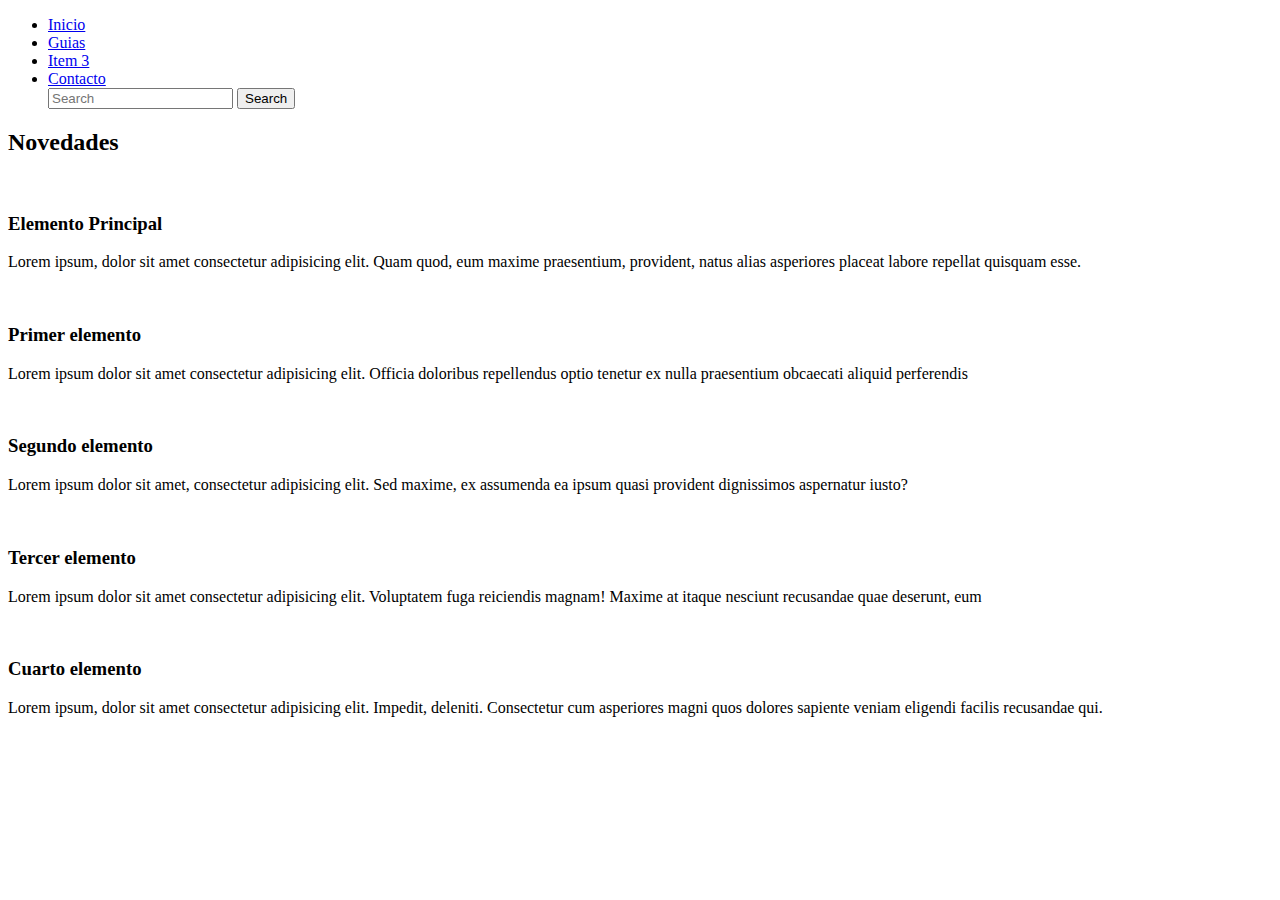
==== index.html @ 1f73b344 "Update index.html" ====
<!DOCTYPE html>
<html lang="es">
<head>
    <meta charset="UTF-8">
    <meta name="viewport" content="width=device-width, initial-scale=1.0">
    <title>GuiArte</title>
    <link rel="stylesheet" href="style.css">
    <script src="script.js"></script>
</head>
<body>
    <nav class="nav">
        <ul>
            <li class="item1"><a href="index.html">Inicio</a></li>
            <li class="item2"><a href="guia.html">Guias</a></li>
            <li class="item3"><a href="#">Item 3</a></li> <!-- Aqui se puede poner otra pag, o descartar esa opcion -->
            <li class="item4"><a href="contacto.html">Contacto</a></li>
            <div class="buscador">
                <input class="buscador-item" type="text" placeholder="Search">
                <button class="buscador-item" type="button">Search</button>
            </div>
        </ul>
    </nav>
    <main>
        <h2 class="titulo">Novedades</h2>
        <article class="main-inicio">
            <section>
                <div class="sec-pri">
                    <img src="recursos/img.jpg" alt="">
                    <h3>Elemento Principal</h3>
                    <p>Lorem ipsum, dolor sit amet consectetur adipisicing elit. Quam quod, eum maxime praesentium, provident, natus alias asperiores placeat labore repellat quisquam esse.</p>
                </div>
                <div class="seccion1">
                    <img src="recursos/img.jpg" alt="">
                    <h3>Primer elemento</h3>
                    <p>Lorem ipsum dolor sit amet consectetur adipisicing elit. Officia doloribus repellendus optio tenetur ex nulla praesentium obcaecati aliquid perferendis</p>
                </div>
                <div class="seccion2">
                    <img src="recursos/img.jpg" alt="">
                    <h3>Segundo elemento</h3>
                    <p>Lorem ipsum dolor sit amet, consectetur adipisicing elit. Sed maxime, ex assumenda ea ipsum quasi provident dignissimos aspernatur iusto?</p>
                </div>
                <div class="seccion3">
                    <img src="recursos/img.jpg" alt="">
                    <h3>Tercer elemento</h3>
                    <p>Lorem ipsum dolor sit amet consectetur adipisicing elit. Voluptatem fuga reiciendis magnam! Maxime at itaque nesciunt recusandae quae deserunt, eum</p>
                </div>
                <div class="seccion4">
                    <img src="recursos/img.jpg" alt="">
                    <h3>Cuarto elemento</h3>
                    <p>Lorem ipsum, dolor sit amet consectetur adipisicing elit. Impedit, deleniti. Consectetur cum asperiores magni quos dolores sapiente veniam eligendi facilis recusandae qui.</p>
                </div>
            </section>
        </article>
        <footer>
            <div></div>
        </footer>
    </main>
</body>
</html>
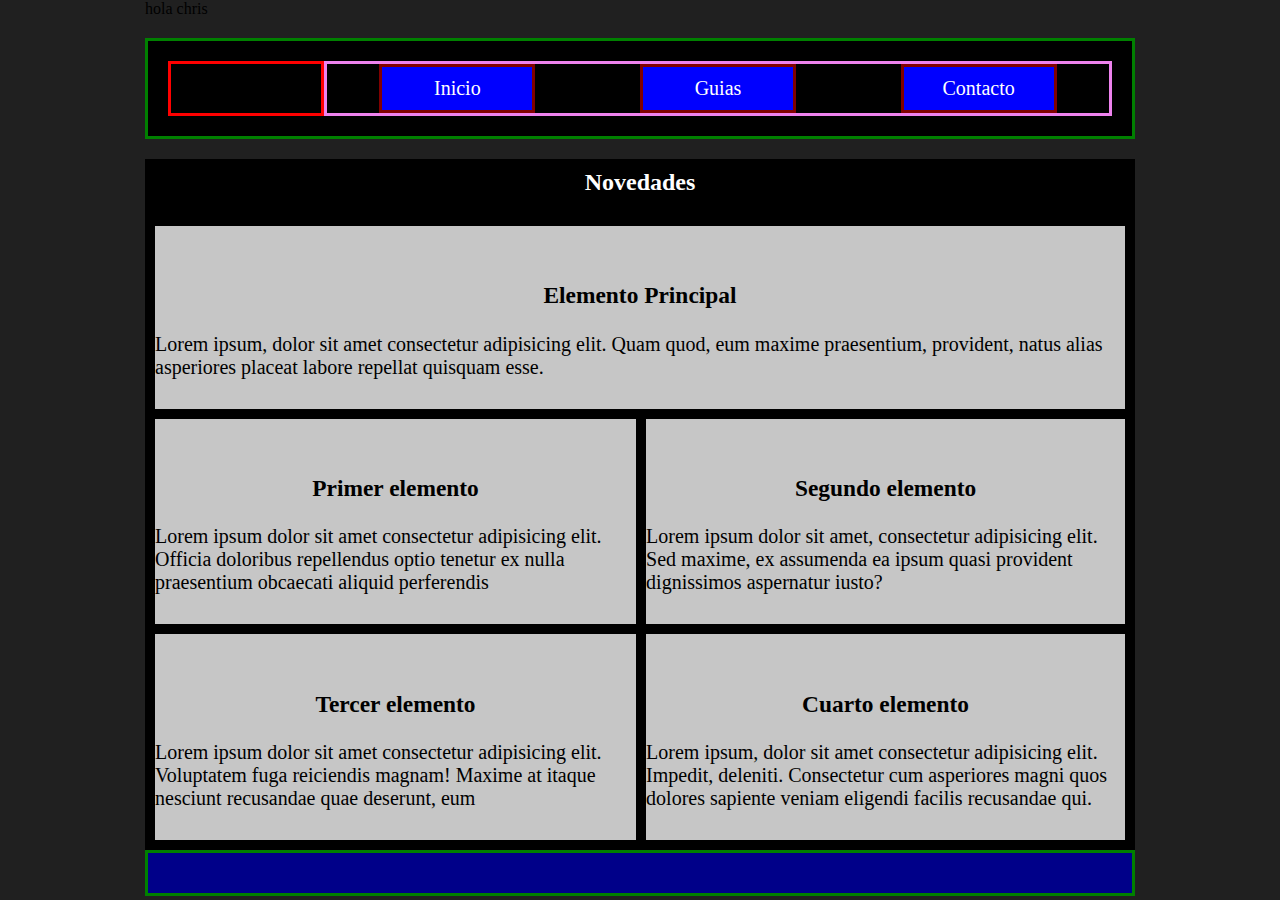
==== commit 835c0ef7: "Update index.html" ====
--- a/index.html
+++ b/index.html
@@ -7,19 +7,23 @@
     <link rel="stylesheet" href="style.css">
     <script src="script.js"></script>
 </head>
+    hola chris
 <body>
-    <nav class="nav">
-        <ul>
-            <li class="item1"><a href="index.html">Inicio</a></li>
-            <li class="item2"><a href="guia.html">Guias</a></li>
-            <li class="item3"><a href="#">Item 3</a></li> <!-- Aqui se puede poner otra pag, o descartar esa opcion -->
-            <li class="item4"><a href="contacto.html">Contacto</a></li>
-            <div class="buscador">
-                <input class="buscador-item" type="text" placeholder="Search">
-                <button class="buscador-item" type="button">Search</button>
-            </div>
-        </ul>
-    </nav>
+    <header>
+        <nav class="nav">
+            <ul>
+                <div class="logo">
+                    <img src="recursos/imgc.jpg" alt="" width="150px">
+                </div>
+                <div class="nav-item">
+                    <li><a href="index.html">Inicio</a></li>
+                    <li><a href="guia.html">Guias</a></li>
+                    <li><a href="contacto.html">Contacto</a></li>
+                </div>
+                
+            </ul>
+        </nav>
+    </header>
     <main>
         <h2 class="titulo">Novedades</h2>
         <article class="main-inicio">
@@ -56,4 +60,4 @@
         </footer>
     </main>
 </body>
-</html>+</html>
--- a/style.css
+++ b/style.css
@@ -0,0 +1,186 @@
+body{
+    background-color:rgb(32, 32, 32);
+    width: 990px; margin: 0 auto;
+}
+
+
+
+/*----- INICIO -----*/
+
+
+
+/*------- FLEX NAV ---------*/
+
+    
+    li:hover{
+        opacity: 80%;
+        background-color: red;
+    }
+
+    .logo{
+        display: flex;
+        flex-flow: row wrap;
+        flex-grow: 0;
+        padding: 0px 0px 0px 0px;
+        border: solid red;
+    }
+    .nav > ul{
+        display: flex;
+        flex-flow: row wrap; /*flex-direction: row; flex-wrap: wrap; */
+        justify-content: space-around;
+        font-size: 20px;
+        background-color: black;
+        padding: 20px 20px;
+        list-style-type: none;
+        border: solid green;
+    }
+    .nav-item{
+        display: flex;
+        flex-flow: row wrap;
+        align-items: center;
+        justify-content: space-around;
+        flex-grow: 1;
+        border: solid violet;
+    }
+    .nav > ul > div > li {
+    text-align: center;
+    background-color: blue;
+    justify-content: center;
+    padding: 10px 0px;
+    width: 150px;
+    /*border-radius: 10px;*/
+    border: solid maroon;
+    }
+
+    .nav > ul > div > li > a{
+        text-decoration: none;
+        color: white;
+    }
+
+/*------- FLEX NAV ---------*/
+
+/*------- GRID ARTICLE ---------*/
+
+main{
+    background-color:black;
+}
+h2{
+    text-align: center;
+    color:white;
+    padding:10px 0 0 0;
+}
+
+.sec-pri{grid-area:sec-pri}
+.seccion1{grid-area: seccion1}
+.seccion2{grid-area: seccion2}
+.seccion3{grid-area: seccion3}
+.seccion4{grid-area: seccion4}
+
+.main-inicio > section{
+    display: grid;
+    grid-template-areas:
+    'sec-pri sec-pri'
+    'seccion1 seccion2'
+    'seccion3 seccion4';
+    gap: 10px;
+    padding: 10px; 
+}
+.main-inicio > section > div {
+    background-color: rgba(248, 248, 248, 0.8);
+    padding: 10px 0;
+    font-size: 20px;
+    display: block;
+    justify-content: center;
+}
+h3{
+    text-align: center;
+}
+.main-inicio > section > div > img{
+    width: 100%;
+}
+
+/*------- GRID ARTICLE ---------*/
+footer{
+    background-color: rgb(0, 0, 137);
+    padding: 20px;
+}
+/*----- INICIO -----*/
+
+/*----- GUIA -----*/
+
+.main-guia > div > div > img{
+    width: 100%;
+}
+.main-guia > div{
+    color: white;
+    display: flex;  
+}
+
+/*------- GRID ---------*/
+
+.img{grid-area:img}
+.descripcion{grid-area: descripcion}
+
+.main-guia > div{
+    display: grid;
+    grid-template-areas:
+    'img descripcion descripcion';
+    gap: 10px;
+    padding: 10px; 
+}
+
+/*------- GRID ---------*/
+
+/*----- GUIA -----*/
+
+
+/*----- CONTACTO -----*/
+/*article{
+    padding-top: 20px;
+}*/
+
+.main-contacto{
+    background-color: rgb(0, 0, 103);
+    border: solid;
+    border-color: red;
+}
+
+.formulario{
+    background-color: grey;
+    position: relative;
+    width: 400px; margin: 20px auto;
+    border: solid;
+    padding: 40px;
+}
+.c-formulario{
+    border: solid 10px;
+}
+.f-elemento{
+    width: 99%;
+    margin: 10px 0;
+    padding: 0;
+    height: 30px;
+    font-size: 18px;
+}
+#cometario{
+    width: 99%;
+    margin: 10px 0;
+    padding: 0;
+    font-size: 18px;
+}
+
+/*----- CONTACTO -----*/
+footer{
+    border: solid;
+    border-color: green;
+}
+
+
+
+
+@media screen and(min-width: 1280px) {
+
+
+
+
+}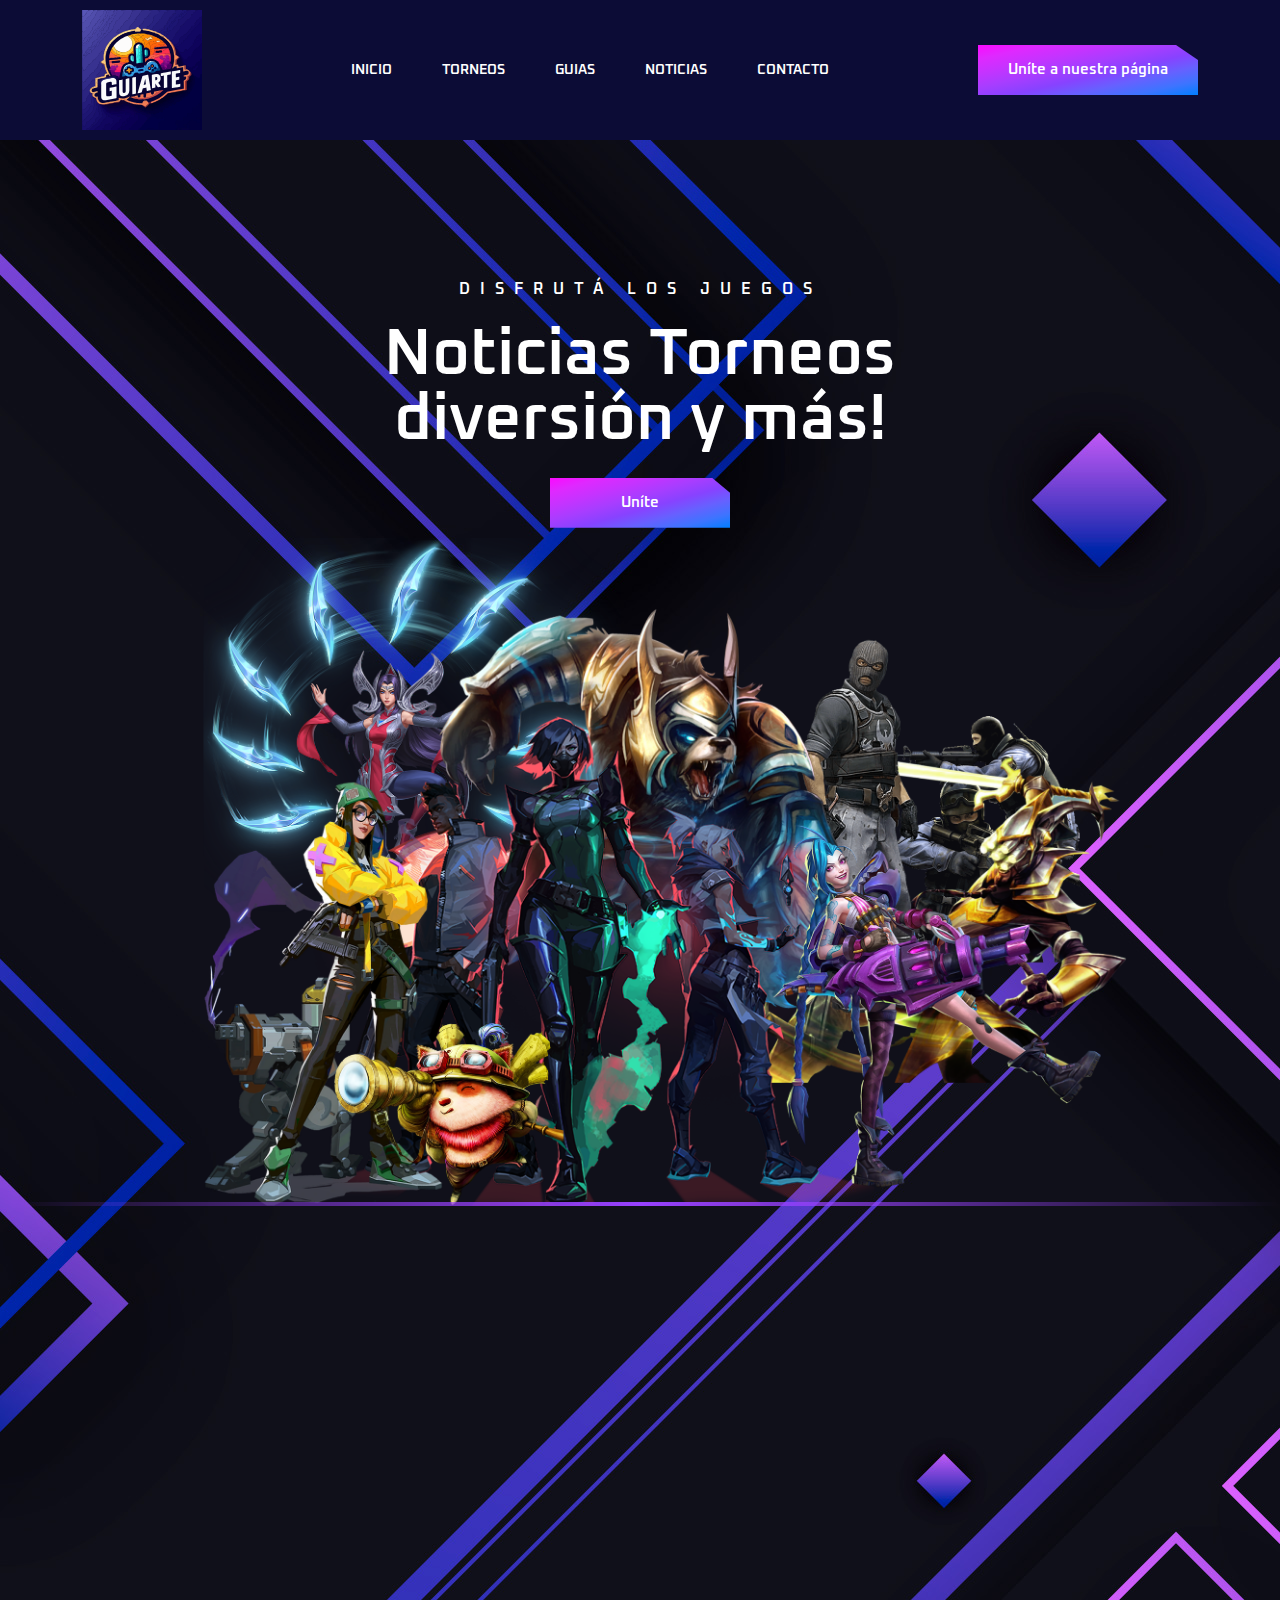
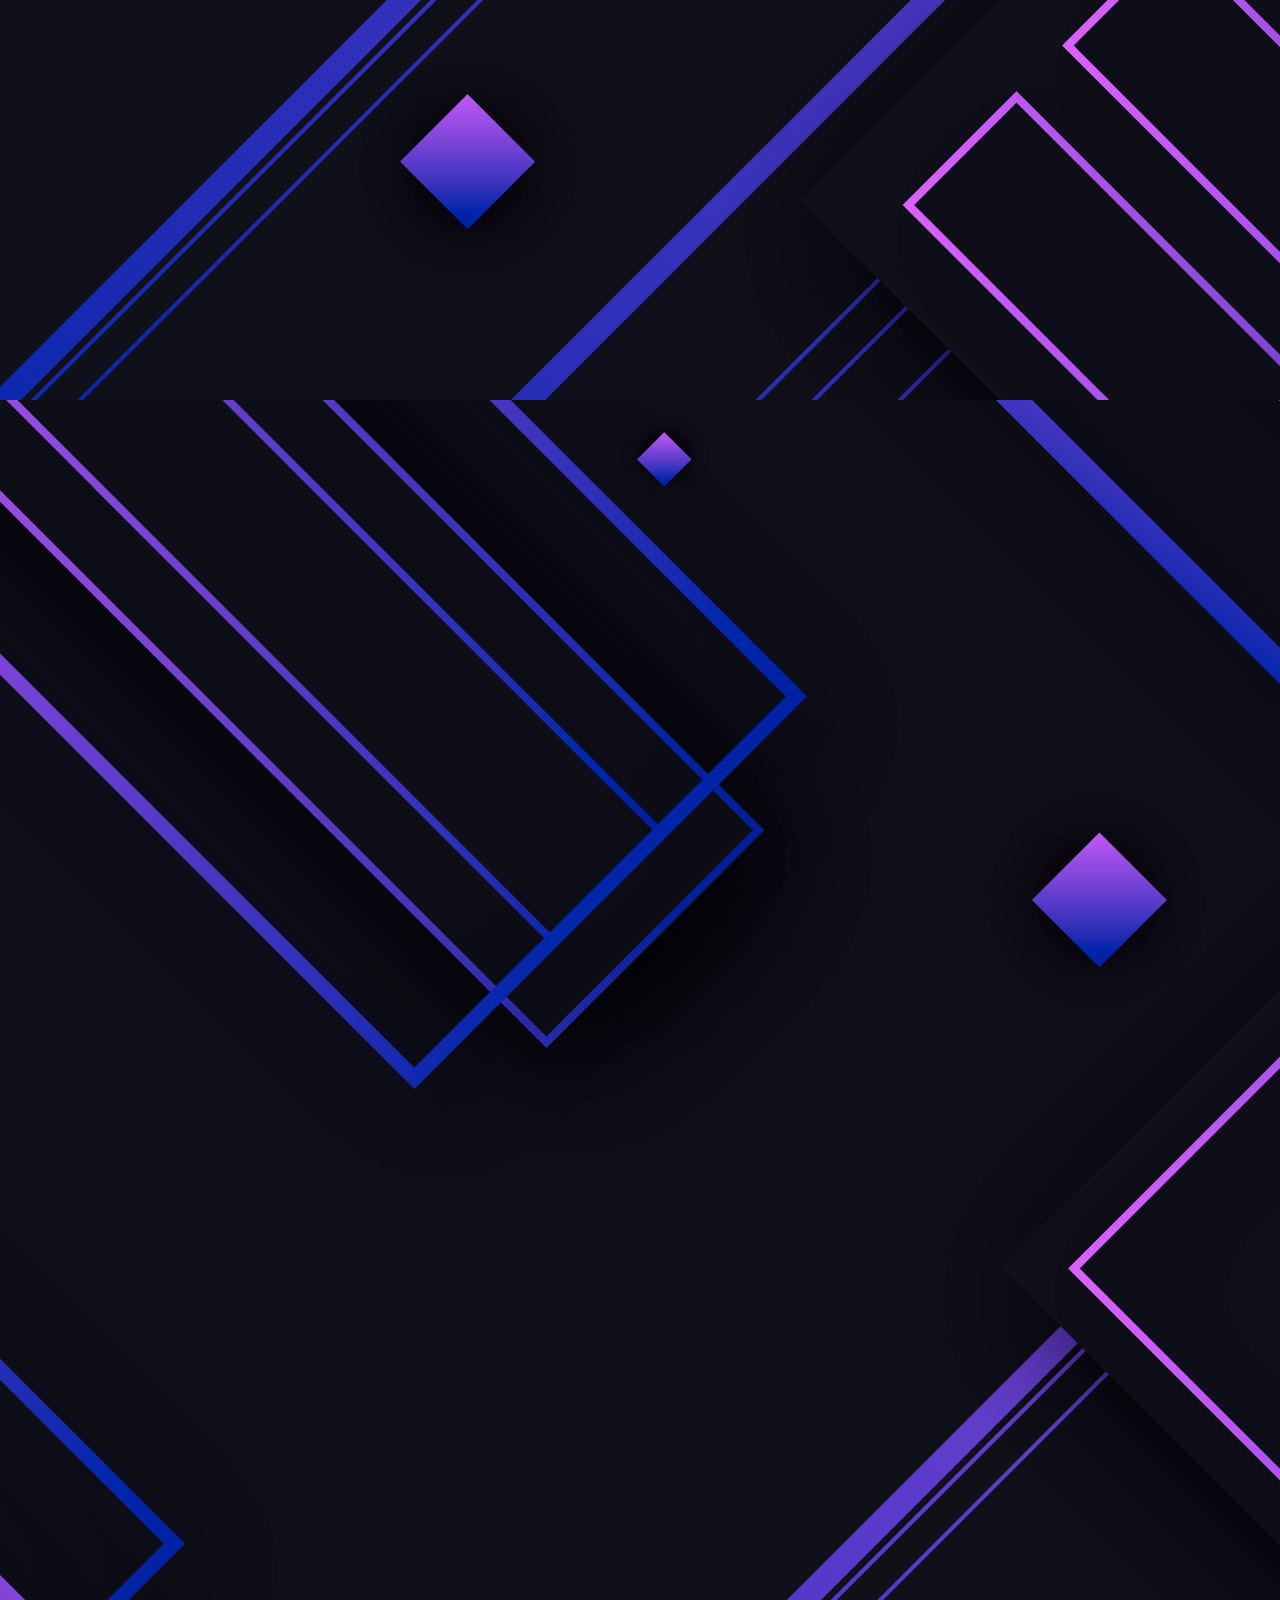
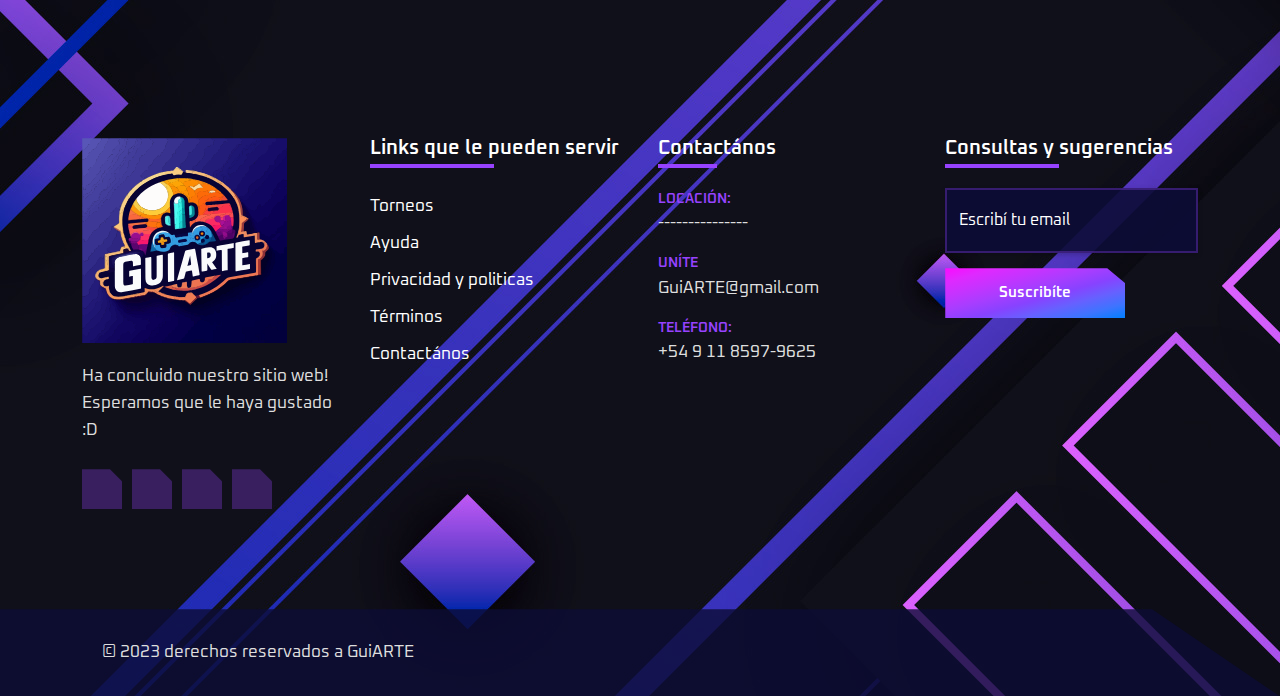
==== commit 96ee94ac: "main" ====
--- a/index.html
+++ b/index.html
@@ -1,63 +1,568 @@
 <!DOCTYPE html>
 <html lang="es">
+
 <head>
-    <meta charset="UTF-8">
-    <meta name="viewport" content="width=device-width, initial-scale=1.0">
-    <title>GuiArte</title>
-    <link rel="stylesheet" href="style.css">
-    <script src="script.js"></script>
+  <meta charset="UTF-8">
+  <meta http-equiv="X-UA-Compatible" content="IE=edge">
+  <meta name="viewport" content="width=device-width, initial-scale=1.0">
+
+  <title>GuiARTE</title>
+  <meta name="title" content="Proyecto GuiARTE">
+  <meta name="description" content="Codo a Codo">
+
+  <link rel="shortcut icon" href="./favicon.svg" type="image/svg+xml">
+
+  <link rel="preconnect" href="https://fonts.googleapis.com">
+  <link rel="preconnect" href="https://fonts.gstatic.com" crossorigin>
+  <link
+    href="https://fonts.googleapis.com/css2?family=Oxanium:wght@400;500;600;700&family=Work+Sans:wght@600&display=swap"
+    rel="stylesheet"> 
+
+  <link rel="stylesheet" href="./assets/css/style.css">
+
+
+  <link rel="preload" as="image" href="./assets/images/hero-banner.png">
+  <link rel="preload" as="image" href="./assets/images/hero-banner-bg.png">
+
+  <script src="https://kit.fontawesome.com/e547f827f8.js" crossorigin="anonymous"></script>
+
 </head>
-    hola chris
-<body>
-    <header>
-        <nav class="nav">
-            <ul>
-                <div class="logo">
-                    <img src="recursos/imgc.jpg" alt="" width="150px">
+
+<body id="top">
+
+
+  <header class="header active" data-header>
+    <div class="container">
+
+      <a href="#" class="logo">
+        <img src="./assets/images/logo.svg" width="#" height="#" alt="GuiARTE home">
+      </a>
+
+      <nav class="navbar" data-navbar>
+        <ul class="navbar-list">
+
+          <li class="navbar-item">
+            <a href="index.html" class="navbar-link" data-nav-link>Inicio</a>
+          </li>
+
+          <li class="navbar-item">
+            <a href="#torneos" class="navbar-link" data-nav-link>Torneos</a>
+          </li>
+
+          <li class="navbar-item">
+            <a href="guia.html" class="navbar-link" data-nav-link>Guias</a>
+          </li>
+
+          <li class="navbar-item">
+            <a href="#noticias" class="navbar-link" data-nav-link>Noticias</a>
+          </li>
+
+          <li class="navbar-item">
+            <a href="#" id="mostrar-formulario" class="navbar-link" data-nav-link>contacto</a>
+          </li>
+
+        </ul>
+      </nav>
+
+      <a href="#" class="btn" data-btn>Uníte a nuestra página</a>
+
+      <button class="nav-toggle-btn" aria-label="toggle menu" data-nav-toggler>
+        <span class="line line-1"></span>
+        <span class="line line-2"></span>
+        <span class="line line-3"></span>
+      </button>
+
+    </div>
+  </header>
+
+
+
+
+
+  <main>
+    
+    </div>
+    <article>
+      <div class="form">
+        <button id="mostrar-formulario">Mostrar Formulario</button>
+        <div class="modal" id="modal">
+          <div class="modal-contenido">
+            <span class="cerrar" id="cerrar">&times;</span>
+            <h2>Formulario</h2>
+            <form name="formulario" method="post" class="formulario" action="https://formspree.io/f/xzblobby" id="formulario">
+              <label class="f-elemento" for="fname"> Nombre: </label><br>
+              <input class="f-input" type="text" size="30" name="fname" id="fname"><br>
+              <label class="f-elemento" for="lname"> Apellido: </label><br>
+              <input class="f-input" type="text" size="30" name="lname" id="lname"><br>
+              <label class="f-elemento" for="email"> Mail: </label><br>
+              <input class="f-input" type="email" size="40" name="email" id="email"><br>
+              <label class="f-elemento" for="consulta">Mensaje:</label><br>
+              <textarea class="f-input" name="comentario" id="comentario" cols="30" rows="5"></textarea><br>
+              <button class="f-input" type="submit" value="ENVIAR"onclick="validarEnviar()"> Enviar</button> 
+          </form>
+          </div>
+        </div>
+      </div>
+
+
+      <div class="hero has-before" id="home">
+        <div class="container">
+
+          <p class="section-subtitle">Disfrutá los juegos</p>
+
+          <h1 class="h1 title hero-title">Noticias Torneos <br> diversión y más!</h1>
+
+          <a href="#" class="btn" data-btn>Uníte</a>
+
+          <div class="hero-banner">
+            <img src="./assets/images/hero-banner.png" width="850" height="414" alt="hero banner" class="w-100">
+
+            <img src="./assets/images/hero-banner-bg.png" alt="" class="hero-banner-bg">
+          </div>
+
+        </div>
+      </div>
+
+
+
+      <section class="section upcoming" aria-labelledby="upcoming-label" id="torneos">
+        <div class="container">
+
+          <p class="section-subtitle" id="upcoming-label" data-reveal="bottom">
+            Próximos partidos
+          </p>
+
+          <h2 class="h2 section-title" data-reveal="bottom">
+            Las batallas más <br> extremas y <span class="span">torneos</span>
+          </h2>
+
+          <p class="section-text" data-reveal="bottom">
+            Los torneos son de los siguientes juegos: Lol, Valorant y CsGo
+          </p>
+
+          <ol class="upcoming-list">
+
+            <li class="upcoming-item">
+
+              <div class="upcoming-card left has-before" data-reveal="left">
+
+                <img src="./assets/images/team-logo-1.png" width="86" height="81" loading="lazy"
+                  alt="Purple Death Cadets" class="card-banner">
+
+                <h3 class="h3 card-title">Valorant: <br> lOUD <br> </h3>
+
+                <div class="card-meta">Grupo 2, ago 24</div>
+
+              </div>
+
+              <div class="upcoming-time" data-reveal="bottom">
+                <time class="time" datetime="10:00">20:30</time>
+
+                <time class="date" datetime="2022-05-25">24 de agosto 2023</time>
+
+                <div class="social-wrapper">
+                  <a href="#" class="social-link">
+                    <i class="fa fa-youtube-play" aria-hidden="true"></i>
+                  </a>
+
+                  <a href="#" class="social-link">
+                    <i class="fa fa-twitch" aria-hidden="true"></i>
+                  </a>
                 </div>
-                <div class="nav-item">
-                    <li><a href="index.html">Inicio</a></li>
-                    <li><a href="guia.html">Guias</a></li>
-                    <li><a href="contacto.html">Contacto</a></li>
+              </div>
+
+              <div class="upcoming-card left has-before" data-reveal="left">
+
+                <img src="./assets/images/team-logo-2.png" width="86" height="81" loading="lazy"
+                  alt="Trigger Brain Squad" class="card-banner">
+
+                <h3 class="h3 card-title">Valorant: <br> FNC</h3>
+
+                <div class="card-meta">Grupo 2, ago 24</div>
+
+              </div>
+
+            </li>
+
+            <li class="upcoming-item">
+
+              <div class="upcoming-card left has-before" data-reveal="left">
+
+                <img src="./assets/images/team-logo-3.png" width="86" height="81" loading="lazy"
+                  alt="The Black Hat Hackers" class="card-banner">
+
+                <h3 class="h3 card-title">Lol: kt Rolster</h3>
+
+                <div class="card-meta">Grupo 1, 29 oct</div>
+
+              </div>
+
+              <div class="upcoming-time" data-reveal="bottom">
+                <time class="time" datetime="12:30">01:00</time>
+
+                <time class="date" datetime="2024-01-10">29 de octubre</time>
+
+                <div class="social-wrapper">
+                  <a href="#" class="social-link">
+                    <i class="fa fa-youtube-play" aria-hidden="true"></i>
+                  </a>
+
+                  <a href="#" class="social-link">
+                    <i class="fa fa-twitch" aria-hidden="true"></i>
+                  </a>
                 </div>
-                
-            </ul>
-        </nav>
-    </header>
-    <main>
-        <h2 class="titulo">Novedades</h2>
-        <article class="main-inicio">
-            <section>
-                <div class="sec-pri">
-                    <img src="recursos/img.jpg" alt="">
-                    <h3>Elemento Principal</h3>
-                    <p>Lorem ipsum, dolor sit amet consectetur adipisicing elit. Quam quod, eum maxime praesentium, provident, natus alias asperiores placeat labore repellat quisquam esse.</p>
+              </div>
+
+              <div class="upcoming-card left has-before" data-reveal="left">
+
+                <img src="./assets/images/team-logo-4.png" width="86" height="81" loading="lazy"
+                  alt="Your Worst Nightmare" class="card-banner">
+
+                <h3 class="h3 card-title">Lol: Dplus Kia</h3>
+
+                <div class="card-meta">Grupo 1, 29 oct</div>
+
+              </div>
+
+            </li>
+
+            <li class="upcoming-item">
+
+              <div class="upcoming-card left has-before" data-reveal="left">
+
+                <img src="./assets/images/team-logo-5.png" width="86" height="81" loading="lazy"
+                  alt="Witches And Quizards" class="card-banner">
+
+                <h3 class="h3 card-title">Cs2: Astralis</h3>
+
+                <div class="card-meta">Grupo 3, ago 30</div>
+
+              </div>
+
+              <div class="upcoming-time" data-reveal="bottom">
+                <time class="time" datetime="04:20">02:45</time>
+
+                <time class="date" datetime="2024-12-15">30 de agosto</time>
+
+                <div class="social-wrapper">
+                  <a href="#" class="social-link">
+                    <i class="fa fa-youtube-play" aria-hidden="true"></i>
+                  </a>
+
+                  <a href="#" class="social-link">
+                    <i class="fa fa-twitch" aria-hidden="true"></i>
+                  </a>
                 </div>
-                <div class="seccion1">
-                    <img src="recursos/img.jpg" alt="">
-                    <h3>Primer elemento</h3>
-                    <p>Lorem ipsum dolor sit amet consectetur adipisicing elit. Officia doloribus repellendus optio tenetur ex nulla praesentium obcaecati aliquid perferendis</p>
+              </div>
+
+              <div class="upcoming-card left has-before" data-reveal="left">
+
+                <img src="./assets/images/team-logo-6.png" width="86" height="81" loading="lazy"
+                  alt="Resting Bitch Faces" class="card-banner">
+
+                <h3 class="h3 card-title">Cs2: Vitality</h3>
+
+                <div class="card-meta">Grupo 3, ago 30</div>
+
+              </div>
+
+            </li>
+
+          </ol>
+
+        </div>
+      </section>
+
+
+
+
+
+
+
+      <section class="section news" aria-label="our latest news" id="noticias">
+        <div class="container">
+
+
+
+          <h2 class="h2 section-title" data-reveal="bottom">
+            Noticias 
+          </h2>
+
+          <p class="section-text" data-reveal="bottom">
+            Las noticias son de los siguientes juegos: Lol, Valorant y CsGo
+          </p>
+
+          <ul class="news-list">
+
+            <li data-reveal="bottom">
+              <div class="news-card">
+
+                <figure class="card-banner img-holder" style="--width: 600; --height: 400;">
+                  <img src="./assets/images/news-1.jpg" width="600" height="400" loading="lazy"
+                    alt="Innovative Business All Over The World." class="img-cover">
+                </figure>
+
+                <div class="card-content">
+
+                  <a href="#" class="card-tag">Valorant</a>
+
+                  <ul class="card-meta-list">
+
+                    <li class="card-meta-item">
+                      <i class="fa fa-calendar" aria-hidden="true"></i>
+                      <time class="card-meta-text" datetime="#">20/10/2023</time>
+                    </li>
+                  </ul>
+
+                  <h3 class="h3">
+                    <a href="#" class="card-title">Anuncio oficial de la experiencia de juego del nuevo agente Iso</a>
+                  </h3>
+
+                  <p class="card-text">
+                    Un profesional experimentado en acción. Iso se incorpora a la plantilla de Valorant en el episidio 7. Acto III
+                  </p>
+
+                  <a href="#" class="link has-before">Leé más</a>
+
                 </div>
-                <div class="seccion2">
-                    <img src="recursos/img.jpg" alt="">
-                    <h3>Segundo elemento</h3>
-                    <p>Lorem ipsum dolor sit amet, consectetur adipisicing elit. Sed maxime, ex assumenda ea ipsum quasi provident dignissimos aspernatur iusto?</p>
+
+              </div>
+            </li>
+
+            <li data-reveal="bottom">
+              <div class="news-card">
+
+                <figure class="card-banner img-holder" style="--width: 600; --height: 400;">
+                  <img src="./assets/images/news-2.jpg" width="600" height="400" loading="lazy"
+                    alt="How To Start Initiating An Startup In Few Days." class="img-cover">
+                </figure>
+
+                <div class="card-content">
+
+                  <a href="#" class="card-tag">league of legends</a>
+
+                  <ul class="card-meta-list">
+
+                    <li class="card-meta-item">
+                      <i class="fa fa-calendar" aria-hidden="true"></i>
+                      <time class="card-meta-text" datetime="2022-01-01">24/10/2023</time>
+                    </li>
+                  </ul>
+
+                  <h3 class="h3">
+                    <a href="#" class="card-title">Notas de la versión 13.21 de teamfight tactics</a>
+                  </h3>
+
+                  <p class="card-text">
+                    La versión 13.21 será en la que se juegue el campeonato, así que marcad en el calendario el primer fin de semana de noviembre. Además, ¡anunciaremos algo muy especial el último día de la competición!
+                  </p>
+
+                  <a href="#" class="link has-before">Leé más</a>
+
                 </div>
-                <div class="seccion3">
-                    <img src="recursos/img.jpg" alt="">
-                    <h3>Tercer elemento</h3>
-                    <p>Lorem ipsum dolor sit amet consectetur adipisicing elit. Voluptatem fuga reiciendis magnam! Maxime at itaque nesciunt recusandae quae deserunt, eum</p>
+
+              </div>
+            </li>
+
+            <li data-reveal="bottom">
+              <div class="news-card">
+
+                <figure class="card-banner img-holder" style="--width: 600; --height: 400;">
+                  <img src="./assets/images/news-3.jpg" width="600" height="400" loading="lazy"
+                    alt="Financial Experts Support Help You To Find Out." class="img-cover">
+                </figure>
+
+                <div class="card-content">
+
+                  <a href="#" class="card-tag">Counter Strike 2</a>
+
+                  <ul class="card-meta-list">
+
+                    <li class="card-meta-item">
+                      <i class="fa fa-calendar" aria-hidden="true"></i>
+                      <time class="card-meta-text" datetime="2022-01-01">27/10/2023</time>
+                    </li>
+                  </ul>
+
+                  <h3 class="h3">
+                    <a href="#" class="card-title">Counter Strike 2 ya está aquí.</a>
+                  </h3>
+
+                  <p class="card-text">
+                    Counter Strike 2 es el avance técnico más importante en la historia de esta franquicia, con nuevas características actuales y con actualizaciones que tendrán lugar durante los años venideros.
+                  </p>
+
+                  <a href="#" class="link has-before">Leé más</a>
+
                 </div>
-                <div class="seccion4">
-                    <img src="recursos/img.jpg" alt="">
-                    <h3>Cuarto elemento</h3>
-                    <p>Lorem ipsum, dolor sit amet consectetur adipisicing elit. Impedit, deleniti. Consectetur cum asperiores magni quos dolores sapiente veniam eligendi facilis recusandae qui.</p>
-                </div>
-            </section>
-        </article>
-        <footer>
-            <div></div>
-        </footer>
-    </main>
+
+              </div>
+            </li>
+
+          </ul>
+
+        </div>
+      </section>
+
+    </article>
+  </main>
+
+
+
+
+  <footer class="footer">
+
+    <div class="section footer-top">
+      <div class="container">
+
+        <div class="footer-brand">
+
+          <a href="#" class="logo">
+            <img src="./assets/images/logo.svg" width="150" height="73" loading="lazy" alt="Unigine logo">
+          </a>
+
+          <p class="footer-text">
+            Ha concluido nuestro sitio web! Esperamos que le haya gustado :D
+          </p>
+
+          <ul class="social-list">
+
+            <li>
+              <a href="#" class="social-link">
+                <i class="fa fa-facebook-official" aria-hidden="true"></i>
+              </a>
+            </li>
+
+            <li>
+              <a href="#" class="social-link">
+                <i class="fa fa-twitter" aria-hidden="true"></i>
+              </a>
+            </li>
+
+            <li>
+              <a href="#" class="social-link">
+                <i class="fa fa-instagram" aria-hidden="true"></i>
+              </a>
+            </li>
+
+            <li>
+              <a href="#" class="social-link">
+                <i class="fa fa-youtube-play" aria-hidden="true"></i>
+              </a>
+            </li>
+
+          </ul>
+
+        </div>
+
+        <div class="footer-list">
+
+          <p class="title footer-list-title has-after">Links que le pueden servir</p>
+
+          <ul>
+
+            <li>
+              <a href="#" class="footer-link">Torneos</a>
+            </li>
+
+            <li>
+              <a href="#" class="footer-link">Ayuda</a>
+            </li>
+
+            <li>
+              <a href="#" class="footer-link">Privacidad y politicas</a>
+            </li>
+
+            <li>
+              <a href="#" class="footer-link">Términos</a>
+            </li>
+
+            <li>
+              <a href="#" class="footer-link">Contactános</a>
+            </li>
+
+          </ul>
+
+        </div>
+
+        <div class="footer-list">
+
+          <p class="title footer-list-title has-after">Contactános</p>
+
+          <div class="contact-item">
+            <span class="span">Locación:</span>
+
+            <address class="contact-link">
+              ---------------
+            </address>
+          </div>
+
+          <div class="contact-item">
+            <span class="span">Uníte</span>
+
+            <a href="mailto:Info@unigine.com" class="contact-link">GuiARTE@gmail.com</a>
+          </div>
+
+          <div class="contact-item">
+            <span class="span">Teléfono:</span>
+
+            <a href="tel:+12345678910" class="contact-link">+54 9 11 8597-9625</a>
+          </div>
+
+        </div>
+
+        <div class="footer-list">
+
+          <p class="title footer-list-title has-after">Consultas y sugerencias</p>
+
+          <form action="./index.html" method="get" class="footer-form">
+            <input type="email" name="email_address" required placeholder="Escribí tu email" autocomplete="off"
+              class="input-field">
+
+            <button type="submit" class="btn" data-btn>Suscribíte</button>
+          </form>
+
+        </div>
+
+      </div>
+    </div>
+
+    <div class="footer-bottom">
+      <div class="container">
+
+        <p class="copyright">
+          &copy; 2023 derechos reservados a GuiARTE
+        </p>
+
+      </div>
+    </div>
+
+  </footer>
+
+
+
+
+
+
+  <a href="#top" class="back-top-btn" aria-label="back to top" data-back-top-btn>
+    <i class="fa fa-angle-up" aria-hidden="true"></i>
+  </a>
+
+
+
+
+
+
+
+  <div class="cursor" data-cursor></div>
+
+
+  <script src="./assets/js/script.js"></script>
+
+
+  <script type="module" src="https://unpkg.com/ionicons@5.5.2/dist/ionicons/ionicons.esm.js"></script>
+  <script nomodule src="https://unpkg.com/ionicons@5.5.2/dist/ionicons/ionicons.js"></script>
+
 </body>
-</html>
+
+</html>--- a/assets/css/style.css
+++ b/assets/css/style.css
@@ -0,0 +1,965 @@
+:root {
+
+
+  --bg-purple: hsla(267, 100%, 63%, 1);
+  --bg-purple-alpha-30: hsla(267, 100%, 63%, 0.3);
+  --bg-dark-purple: hsla(279, 42%, 9%, 1);
+  --bg-oxford-blue: hsla(240, 63%, 13%, 1);
+  --bg-oxford-blue-alpha-95: hsla(240, 63%, 13%, 0.95);
+  --bg-oxford-blue-alpha-90: hsla(240, 63%, 13%, 0.9);
+  --bg-oxford-blue-alpha-80: hsla(240, 63%, 13%, 0.8);
+
+  --gradient-1: linear-gradient(to right bottom, hsl(299, 100%, 52%), hsl(291, 100%, 58%), hsl(283, 100%, 60%), hsl(273, 100%, 62%), hsl(262, 100%, 63%), hsl(242, 100%, 69%), hsl(223, 100%, 62%), hsl(210, 100%, 50%));
+  --gradient-2: linear-gradient(90deg, transparent 0%, #9841ff 50%, transparent 100%);
+
+  --text-white: hsla(0, 0%, 100%, 1);
+  --text-gainsboro: hsla(0, 0%, 87%, 1);
+  --text-champagne-pink: hsla(23, 61%, 86%, 1);
+  --text-purple: hsla(267, 100%, 63%, 1);
+
+
+  --border-space-cadet: hsl(240, 45%, 17%);
+  --border-purple-alpha-30: hsla(267, 100%, 63%, 0.3); 
+
+
+  --fontFamily-oxanium: 'Oxanium', cursive;
+  --fontFamily-work-sans: 'Work Sans', sans-serif;
+
+  --fontSize-1: 3.6rem;
+  --fontSize-2: 2.4rem;
+  --fontSize-3: 2rem;
+  --fontSize-4: 1.7rem;
+  --fontSize-5: 1.6rem;
+  --fontSize-6: 1.5rem;
+  --fontSize-7: 1.4rem;
+  --fontSize-8: 1.2rem;
+
+
+  --weight-regular: 400;
+  --weight-semiBold: 600;
+  --weight-bold: 700;
+
+
+
+  --section-spacing: 60px;
+
+
+
+  --shadow: 0px 2px 5px 0px hsla(0, 0%, 0%, 0.2);
+
+
+  --radius-circle: 50%;
+  --radius-5: 5px;
+  --radius-3: 3px;
+
+
+
+  --clip-path-1: polygon(0 0, 100% 0, 100% 0, 0 0);
+  --clip-path-2: polygon(0 0, 100% 0, 100% 100%, 0 100%);
+  --clip-path-3: polygon(0% 0%, 90% 0, 100% 30%, 100% 100%, 0 100%);
+  --clip-path-4: polygon(90% 0, 100% 40%, 100% 100%, 0 100%, 0 0);
+  --clip-path-5: polygon(100% 0, 100% 100%, 10% 100%, 0 60%, 0 0);
+  --clip-path-6: polygon(10% 0, 100% 0, 100% 100%, 0 100%, 0 40%);
+  --clip-path-7: polygon(100% 0, 100% 60%, 90% 100%, 0 100%, 0 0);
+  --clip-path-8: polygon(0% 0%, 70% 0, 100% 30%, 100% 100%, 0 100%);
+  --clip-path-9: polygon(0 0, 90% 0, 100% 100%, 0% 100%);
+
+
+
+  --transition-1: 250ms ease;
+  --transition-2: 500ms ease;
+  --cubic-out: cubic-bezier(0.05, 0.83, 0.52, 0.97);
+
+}
+
+
+
+
+
+
+*,
+*::before,
+*::after {
+  margin: 0;
+  padding: 0;
+  box-sizing: border-box;
+}
+
+li { list-style: none; }
+
+a,
+img,
+time,
+span,
+input,
+button,
+textarea,
+ion-icon { display: block; }
+
+a {
+  color: inherit;
+  text-decoration: none;
+}
+
+img { height: auto; }
+
+input,
+button,
+textarea {
+  background: none;
+  border: none;
+  font: inherit;
+}
+
+input,
+textarea { width: 100%; }
+
+button { cursor: pointer; }
+
+ion-icon { pointer-events: none; }
+
+address { font-style: normal; }
+
+html {
+  font-size: 10px;
+  scroll-behavior: smooth;
+}
+
+body {
+  background-color: var(--bg-dark-purple);
+  background-image: url("../images/body-bg.jpg");
+  background-repeat: repeat;
+  color: var(--text-gainsboro);
+  font-family: var(--fontFamily-oxanium);
+  font-size: var(--fontSize-4);
+  font-weight: var(--weight-regular);
+  line-height: 1.6;
+  overflow-x: hidden;
+}
+
+::-webkit-scrollbar { width: 8px; }
+
+::-webkit-scrollbar-track { background-color: var(--bg-dark-purple); }
+
+::-webkit-scrollbar-thumb { background-color: var(--bg-purple); }
+
+
+
+
+
+.container { padding-inline: 12px; }
+
+.has-before,
+.has-after {
+  position: relative;
+  z-index: 1;
+}
+
+.has-before::before,
+.has-after::after {
+  content: "";
+  position: absolute;
+}
+
+.title { color: var(--text-white); }
+
+.h1,
+.h3 { line-height: 1.3; }
+
+.h1 {
+  font-size: var(--fontSize-1);
+  font-weight: var(--weight-semiBold);
+}
+
+.h2 {
+  font-size: var(--fontSize-2);
+  line-height: 1.4;
+}
+
+.h3 { font-size: var(--fontSize-3); }
+
+.section-title,
+.section-subtitle,
+.section-text { text-align: center; }
+
+.section-subtitle {
+  color: var(--text-white);
+  font-weight: var(--weight-semiBold);
+  font-size: var(--fontSize-5);
+  text-transform: uppercase;
+}
+
+.btn {
+  position: relative;
+  background-image: var(--gradient-1);
+  color: var(--text-white);
+  font-size: var(--fontSize-6);
+  font-weight: var(--weight-semiBold);
+  max-width: max-content;
+  min-width: 180px;
+  height: 50px;
+  display: grid;
+  place-items: center;
+  padding-inline: 30px;
+  clip-path: var(--clip-path-3);
+  overflow: hidden;
+}
+
+.btn::before {
+  content: "";
+  position: absolute;
+  top: var(--top, 50%);
+  left: var(--left, 50%);
+  width: 250%;
+  padding-block-end: 250%;
+  background-color: var(--bg-purple);
+  transform: translate(-50%, -50%) scale(0);
+  border-radius: var(--radius-circle);
+  z-index: -1;
+  transition: transform var(--transition-2);
+}
+
+.btn:is(:hover, :focus-visible)::before { transform: translate(-50%, -50%) scale(1); }
+
+.w-100 { width: 100%; }
+
+.section { padding-block: var(--section-spacing); }
+
+.section-title {
+  margin-block: 10px;
+  text-transform: uppercase;
+}
+
+.section-title .span {
+  display: inline;
+  color: var(--text-purple);
+}
+
+.section-text {
+  margin-block-end: 40px;
+  max-width: 480px;
+  margin-inline: auto;
+}
+
+.social-wrapper {
+  display: flex;
+  align-items: center;
+  gap: 10px;
+}
+
+.img-holder {
+  background-color: var(--bg-purple);
+  aspect-ratio: var(--width) / var(--height);
+  overflow: hidden;
+}
+
+.img-cover {
+  width: 100%;
+  height: 100%;
+  object-fit: cover;
+}
+
+[data-reveal] {
+  opacity: 0;
+  transition: var(--transition-2);
+}
+
+[data-reveal="left"] { transform: translateX(-20px); }
+
+[data-reveal="right"] { transform: translateX(20px); }
+
+[data-reveal="bottom"] { transform: translateY(20px); }
+
+[data-reveal].revealed {
+  opacity: 1;
+  transform: translate(0);
+}
+
+
+
+
+
+.header .btn { display: none; }
+
+.header {
+  position: absolute;
+  top: 0;
+  left: 0;
+  width: 100%;
+  background-color: var(--bg-oxford-blue);
+  padding: 10px 12px;
+  z-index: 4;
+}
+
+.header.active {
+  position: fixed;
+  animation: slideUP 1s ease forwards;
+}
+
+@keyframes slideUP {
+  0% { transform: translateY(-100%); }
+  100% { transform: translateY(0); }
+}
+
+.header .container {
+  display: flex;
+  justify-content: space-between;
+  align-items: center;
+}
+
+.nav-toggle-btn .line {
+  height: 3px;
+  width: 10px;
+  margin-block: 4px;
+  background-color: var(--text-gainsboro);
+  border-radius: 8px;
+  transition: var(--transition-1);
+}
+
+.nav-toggle-btn .line-2 { width: 20px; }
+
+.nav-toggle-btn .line-3 { margin-inline-start: auto; }
+
+.nav-toggle-btn.active .line-2 { transform: rotate(-45deg); }
+
+.nav-toggle-btn.active .line-1 { transform: rotate(45deg) translate(4px, 1.5px); }
+
+.nav-toggle-btn.active .line-3 { transform: rotate(45deg) translate(-3px, -1px); }
+
+.navbar {
+  position: absolute;
+  top: calc(100% - 1px);
+  right: 12px;
+  left: 12px;
+  background-color: var(--bg-oxford-blue);
+  padding: 0 15px;
+  clip-path: var(--clip-path-1);
+  visibility: hidden;
+  transition: clip-path 500ms var(--cubic-out);
+}
+
+.navbar.active {
+  clip-path: var(--clip-path-2);
+  visibility: visible;
+}
+
+.navbar-link {
+  padding: 12px 25px;
+  text-transform: uppercase;
+  font-size: var(--fontSize-7);
+  font-weight: var(--weight-semiBold);
+  color: var(--text-white);
+}
+
+.navbar-item { border-block-start: 1px solid var(--border-space-cadet); }
+
+.navbar-item:last-child { border-block-end: 1px solid var(--border-space-cadet); }
+
+
+
+
+
+.hero {
+  padding-block-start: 170px;
+  text-align: center;
+}
+
+.hero .section-subtitle { letter-spacing: 5px; }
+
+.hero-title { margin-block: 20px 25px; }
+
+.hero .btn { margin-inline: auto; }
+
+.hero::before {
+  background-image: var(--gradient-2);
+  bottom: 0;
+  left: 0;
+  width: 100%;
+  height: 4px;
+  z-index: 1;
+}
+
+.hero-banner {
+  position: relative;
+  margin-block-start: 10px;
+}
+
+.hero-banner-bg { display: none; }
+
+
+
+
+
+.upcoming-item:not(:last-child) { margin-block-end: 90px; }
+
+.upcoming-card {
+  display: flex;
+  justify-content: space-between;
+  align-items: center;
+}
+
+.upcoming-card::before {
+  top: 50%;
+  background-image: var(--gradient-1);
+  transform: translateY(-50%);
+  width: 90%;
+  height: 80px;
+  z-index: -1;
+  opacity: 0.3;
+  border-radius: var(--radius-5);
+}
+
+.upcoming-card.left::before {
+  right: 0;
+  clip-path: var(--clip-path-4);
+}
+
+.upcoming-card.right::before {
+  left:0;
+  clip-path: var(--clip-path-6);
+}
+
+.upcoming-card .card-title { text-transform: uppercase; }
+
+.upcoming-card.left .card-title {
+  margin-inline-end: 50px;
+  text-align: right;
+}
+
+.upcoming-card.right .card-title {
+  margin-inline-start: 50px;
+  text-align: left;
+}
+
+.upcoming-card .card-meta {
+  position: relative;
+  bottom: -20px;
+  left: 50%;
+  transform: translateX(-50%);
+  background-image: var(--gradient-1);
+  width: max-content;
+  padding: 6px 20px;
+  font-size: var(--fontSize-8);
+  font-weight: var(--weight-semiBold);
+  text-transform: uppercase;
+  border-radius: var(--radius-3);
+}
+
+.upcoming-card.left .card-meta { clip-path: var(--clip-path-5); }
+
+.upcoming-card.right .card-meta { clip-path: var(--clip-path-7); }
+
+.upcoming-card .card-banner { width: 60%; }
+
+.upcoming-card.right .card-banner { order: 1; }
+
+.upcoming-time { margin-block: 50px 30px; }
+
+.upcoming-time :is(.time, .date) { text-align: center; }
+
+.upcoming-time .time {
+  color: var(--text-white);
+  font-size: var(--fontSize-1);
+  font-weight: var(--weight-bold);
+  line-height: 1;
+}
+
+.upcoming-time .date {
+  font-size: var(--fontSize-7);
+  font-weight: var(--weight-semiBold);
+  margin-block: 5px;
+}
+
+.upcoming-item .social-wrapper { justify-content: center; }
+
+.upcoming-item .social-link {
+  color: var(--text-white);
+  font-size: 2.5rem;
+  transition: var(--transition-1);
+}
+
+.upcoming-item .social-link:is(:hover, :focus-visible) { color: var(--text-purple); }
+
+
+
+.news-list {
+  display: grid;
+  gap: 30px;
+}
+
+.news-card {
+  background-color: var(--bg-oxford-blue-alpha-90);
+  box-shadow: var(--shadow);
+}
+
+.news-card .card-content {
+  position: relative;
+  padding: 30px;
+}
+
+.card-tag {
+  position: absolute;
+  bottom: 100%;
+  left: 0;
+  background-image: var(--gradient-1);
+  color: var(--text-white);
+  font-size: var(--fontSize-8);
+  font-weight: var(--weight-semiBold);
+  text-transform: uppercase;
+  height: 30px;
+  line-height: 32px;
+  padding-inline: 20px;
+  clip-path: var(--clip-path-3);
+}
+
+.news-card :is(.card-meta-list, .card-meta-item) {
+  display: flex;
+  align-items: center;
+}
+
+.news-card .card-meta-list {
+  flex-wrap: wrap;
+  gap: 5px 10px;
+}
+
+.news-card .card-meta-item { gap: 5px; }
+
+.news-card .card-meta-item ion-icon { color: var(--text-purple); }
+
+.news-card .card-meta-text,
+.news-card .link {
+  color: var(--text-champagne-pink);
+  font-size: var(--fontSize-7);
+  font-weight: var(--weight-bold);
+  text-transform: uppercase;
+}
+
+.news-card .h3 { margin-block: 15px 10px; }
+
+.news-card .card-title {
+  display: inline;
+  background-image: linear-gradient(to left, var(--bg-purple), var(--bg-purple));
+  background-repeat: no-repeat;
+  background-position: left bottom;
+  background-size: 0% 4px;
+  transition: var(--transition-2);
+}
+
+.news-card .card-title:is(:hover, :focus-visible) { background-size: 100% 4px; }
+
+.news-card .link {
+  max-width: max-content;
+  margin-block-start: 15px;
+  padding-inline-start: 30px;
+  transition: var(--transition-1);
+}
+
+.news-card .link::before {
+  top: 50%;
+  left: 0;
+  transform: translateY(-100%);
+  width: 20px;
+  height: 4px;
+  background-color: var(--bg-purple);
+}
+
+.news-card .link:is(:hover, :focus-visible) { color: var(--text-purple); }
+
+
+
+.footer-top .container {
+  display: grid;
+  gap: 35px;
+}
+
+.footer-text { margin-block: 20px 25px; }
+
+.social-list {
+  display: flex;
+  gap: 10px;
+}
+
+.footer .social-link {
+  width: 40px;
+  height: 40px;
+  background-color: var(--bg-purple-alpha-30);
+  display: grid;
+  place-items: center;
+  clip-path: var(--clip-path-8);
+  transition: var(--transition-1);
+}
+
+.footer .social-link:is(:hover, :focus-visible) {
+  background-color: var(--bg-purple);
+  transform: translateY(-2px);
+}
+
+.footer-list-title {
+  font-size: var(--fontSize-3);
+  font-weight: var(--weight-semiBold);
+  line-height: 1;
+  position: relative;
+  padding-block-end: 10px;
+  margin-block-end: 20px;
+  max-width: max-content;
+}
+
+.footer-list-title::after {
+  bottom: 0;
+  left: 0;
+  width: 50%;
+  height: 4px;
+  background-color: var(--bg-purple);
+}
+
+.footer-link {
+  padding-block: 5px;
+  color: var(--text-white);
+  transition: var(--transition-1);
+}
+
+.footer-link:is(:hover, :focus-visible) { color: var(--text-purple); }
+
+.contact-item .span {
+  color: var(--text-purple);
+  font-size: var(--fontSize-7);
+  text-transform: uppercase;
+  font-weight: var(--weight-semiBold);
+}
+
+.contact-item:not(:last-child) { margin-block-end: 15px; }
+
+.input-field {
+  background-color: var(--bg-oxford-blue-alpha-90);
+  color: var(--text-white);
+  font-size: var(--fontSize-5);
+  padding: 18px 12px;
+  box-shadow: var(--shadow);
+  border: 2px solid var(--border-purple-alpha-30);
+  margin-block-end: 15px;
+  outline: none;
+}
+
+.input-field::placeholder { color: var(--text-white); }
+
+.footer-bottom {
+  clip-path: var(--clip-path-9);
+  background-color: var(--bg-oxford-blue-alpha-80);
+}
+
+.copyright { padding: 30px 20px; }
+
+
+
+.back-top-btn {
+  position: fixed;
+  bottom: 10px;
+  right: 20px;
+  width: 50px;
+  height: 50px;
+  background-image: var(--gradient-1);
+  display: grid;
+  place-items: center;
+  font-size: 2.1rem;
+  clip-path: var(--clip-path-8);
+  opacity: 0;
+  transition: var(--transition-1);
+  z-index: 4;
+}
+
+.back-top-btn.active {
+  opacity: 1;
+  transform: translateY(-20px);
+}
+
+
+
+
+
+.cursor { display: none; }
+
+
+
+
+
+@media (min-width: 575px) {
+
+
+  .container {
+    max-width: 540px;
+    width: 100%;
+    margin-inline: auto;
+  }
+
+
+
+  .header .logo img { width: 120px; }
+
+
+
+
+  .upcoming-card.left .card-meta {
+    left: auto;
+    right: -15%;
+  }
+
+  .upcoming-card.right .card-meta { left: 25%; }
+
+
+
+  .footer-top .container { grid-template-columns: 1fr 1fr; }
+
+}
+
+
+
+
+
+@media (min-width: 768px) {
+
+
+
+  :root {
+
+
+    --fontSize-1: 6.5rem;
+    --fontSize-2: 3.2rem;
+
+  }
+
+
+
+  .container { max-width: 720px; }
+
+  .h1 { line-height: 1; }
+
+
+
+  .hero .section-subtitle { letter-spacing: 10px; }
+
+  .hero-banner-bg {
+    display: block;
+    width: 100%;
+    position: absolute;
+    bottom: 0;
+    left: 0;
+    transform: scale(1.3);
+    transform-origin: bottom;
+    z-index: -1;
+  }
+
+
+
+  .upcoming-card::before { height: 110px; }
+
+  .upcoming-card .card-meta {
+    padding-block: 12px;
+    bottom: 20px;
+  }
+
+  .upcoming-card .card-title { --fontSize-3: 2.8rem; }
+
+  .upcoming-card.left .card-meta { right: -10%; }
+
+  .upcoming-card.right .card-meta { left: 20%; }
+
+  .upcoming-time .time { --fontSize-1: 5rem; }
+
+
+
+  .news-list { grid-template-columns: 1fr 1fr; }
+
+
+  .cursor {
+    display: block;
+    position: fixed;
+    top: 0;
+    left: 0;
+    width: 30px;
+    height: 30px;
+    background-color: var(--bg-purple);
+    border-radius: var(--radius-circle);
+    transform: translate(-50%, -50%);
+    opacity: 0;
+    pointer-events: none;
+    z-index: 6;
+    transition: var(--transition-1);
+    transition-property: opacity, transform;
+  }
+
+  body:hover .cursor { opacity: 0; }
+
+  body .cursor.hovered {
+    transform: translate(-50%, -50%) scale(1.3);
+    opacity: 0;
+  }
+
+}
+
+
+
+
+
+
+@media (min-width: 992px) {
+
+
+  :root {
+    
+
+
+    --fontSize-2: 4.5rem;
+
+
+    --section-spacing: 100px;
+
+  }
+
+
+
+  .container { max-width: 960px; }
+
+  .h2 { line-height: 1.1; }
+
+
+
+
+
+  .nav-toggle-btn { display: none; }
+
+  .navbar,
+  .navbar.active {
+    all: unset;
+    display: block;
+  }
+
+  .navbar-item,
+  .navbar-item:last-child { border: none; }
+
+  .navbar-list { display: flex; }
+
+  .header .btn {
+    display: grid;
+    text-align: center;
+  }
+
+
+
+
+  .hero-banner-bg { transform: scale(1.2); }
+
+
+  .upcoming-item {
+    display: grid;
+    grid-template-columns: 1fr 0.5fr 1fr;
+    align-items: center;
+  }
+
+  .upcoming-time { margin-block: 0; }
+
+  .upcoming-card .card-meta {
+    left: 50%;
+    bottom: -30px;
+    transform: translateX(-50%);
+  }
+
+  .upcoming-card.right .card-meta { left: 50%; }
+
+
+  .news-list { grid-template-columns: repeat(3, 1fr); }
+
+
+
+
+   
+  .footer-top .container { grid-template-columns: repeat(4, 1fr); }
+
+}
+
+
+
+
+
+@media (min-width: 1200px) {
+
+
+
+  .container { max-width: 1140px; }
+
+  .section-text { margin-block-end: 60px; }
+
+
+
+
+
+  .hero { padding-block-start: 250px; }
+
+  .hero-banner-bg { transform: scale(1.2); }
+
+  .hero-banner .w-100 {
+    max-width: max-content;
+    margin-inline: auto;
+  }
+
+
+
+
+  .upcoming-card .card-banner {
+    max-height: 180px;
+    width: auto;
+  }
+
+  .upcoming-card .card-meta { bottom: 0; }
+
+  .upcoming-card.right .card-meta { left: 35%; }
+
+  .upcoming-time .time { --fontSize-1: 6.2rem; }
+
+
+
+
+  .footer-top .container { grid-template-columns: 1f 0.5fr 0.5fr 1fr; }
+
+  .footer .logo img { width: 205px; }
+
+}
+
+
+.modal {
+  display: none;
+  position: fixed;
+  top: 0;
+  left: 0;
+  width: 100%;
+  height: 100%;
+  background-color: rgba(0, 0, 0, 0.5); /* Fondo oscuro y translúcido */
+  z-index: 999; /* Coloca el modal sobre todo */
+}
+
+.modal-contenido {
+  position: absolute;
+  top: 50%;
+  left: 50%;
+  transform: translate(-50%, -50%);
+  background-color: white;
+  padding: 20px;
+  border: 1px solid #ccc;
+  box-shadow: 0 4px 8px 0 rgba(0, 0, 0, 0.2);
+  z-index: 1000; /* Asegura que el contenido del modal esté por encima del fondo modal */
+}
+
+.cerrar {
+  position: absolute;
+  top: 10px;
+  right: 10px;
+  font-size: 24px;
+  cursor: pointer;
+}
+.f-input{
+  border-radius: 5px;
+  border: solid 1px black;
+  width: 100%;
+}
+.f-elemento{
+  color: black;
+}